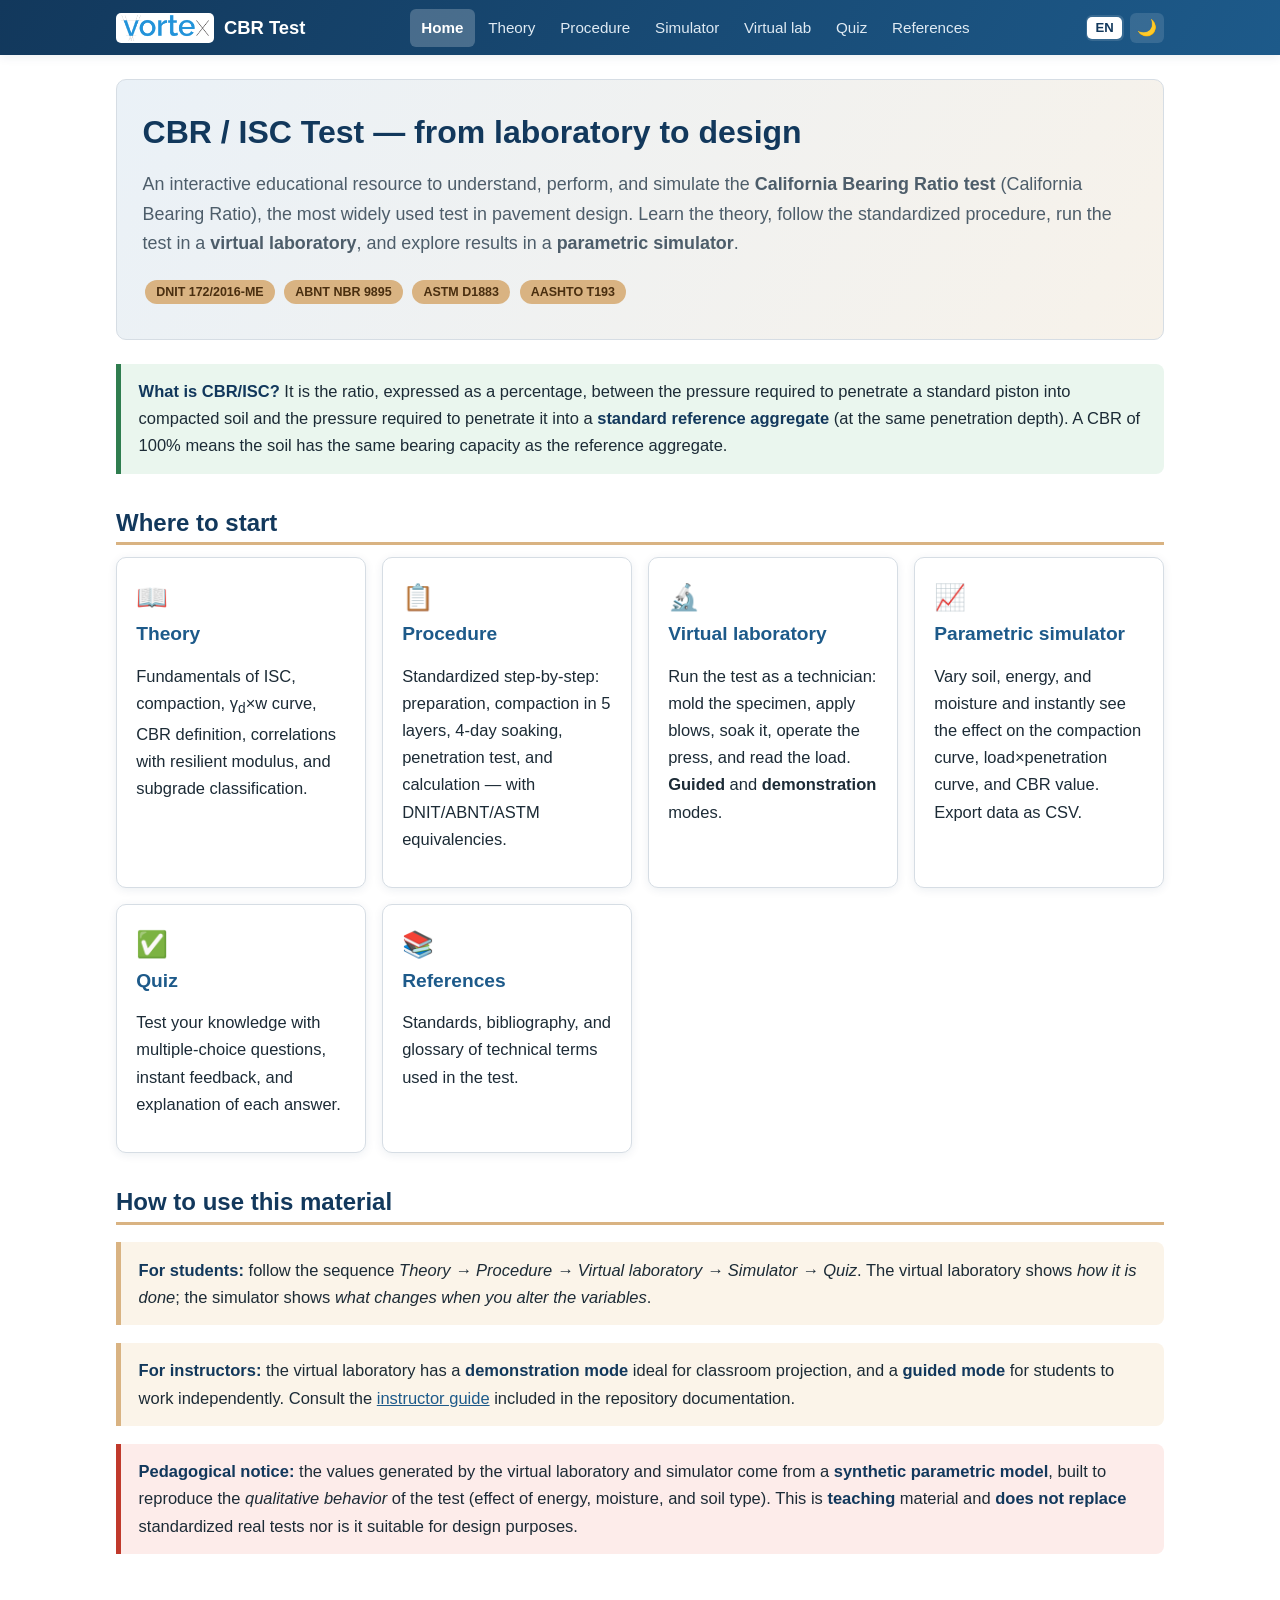
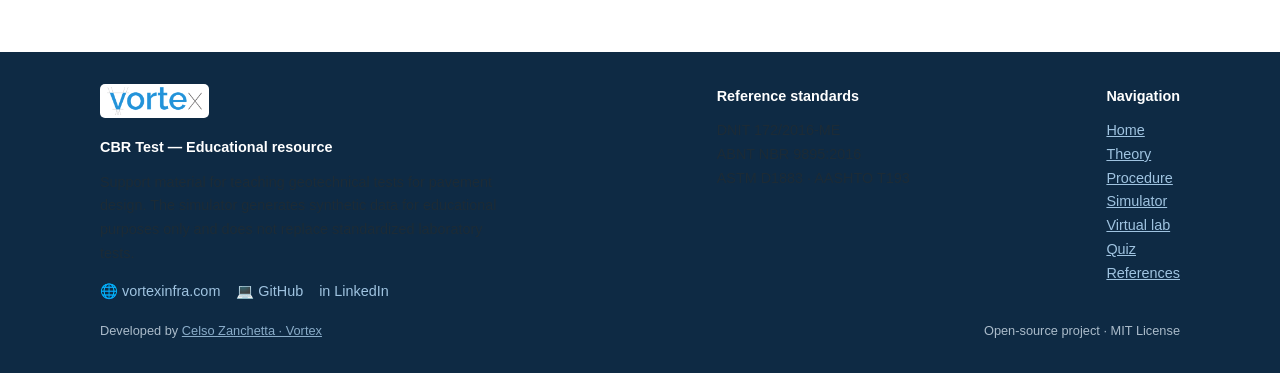
==== index.html @ 31099794 "Site didático do ensaio CBR/ISC — trilíngue (PT/EN/ES), laboratório virtual, simulador, modo escuro," ====
<!DOCTYPE html>
<html lang="pt-BR">
<head>
<meta charset="UTF-8">
<meta name="viewport" content="width=device-width, initial-scale=1.0">
<title>Ensaio CBR / ISC — Recurso didático interativo</title>
<meta name="description" content="Aprenda e simule o ensaio de Índice de Suporte Califórnia (CBR/ISC): teoria, procedimento normatizado, laboratório virtual e simulador paramétrico. DNIT, ABNT, ASTM.">
<link rel="stylesheet" href="assets/css/style.css">
<link rel="icon" href="data:image/svg+xml,%3Csvg xmlns='http://www.w3.org/2000/svg' viewBox='0 0 40 40'%3E%3Crect width='40' height='40' rx='6' fill='%23d9b382'/%3E%3Crect x='17' y='6' width='6' height='28' fill='%2312385c'/%3E%3C/svg%3E">
</head>
<body>
<div id="site-header"></div>
<main>
<div data-lang="pt">

  <section class="hero">
    <h1>Ensaio CBR / ISC — do laboratório ao projeto</h1>
    <p class="lead">Um recurso didático interativo para entender, executar e simular o
    <b>ensaio de Índice de Suporte Califórnia</b> (California Bearing Ratio), o ensaio mais
    utilizado no dimensionamento de pavimentos. Aprenda a teoria, siga o procedimento
    normatizado, execute o ensaio em um <b>laboratório virtual</b> e explore os resultados
    em um <b>simulador paramétrico</b>.</p>
    <div style="margin-top:1rem">
      <span class="tag">DNIT 172/2016-ME</span>
      <span class="tag">ABNT NBR 9895</span>
      <span class="tag">ASTM D1883</span>
      <span class="tag">AASHTO T193</span>
    </div>
  </section>

  <div class="callout norma">
    <b>O que é o CBR/ISC?</b> É a razão, em porcentagem, entre a pressão necessária para
    penetrar um pistão-padrão no solo compactado e a pressão necessária para penetrá-lo em
    uma <b>brita-padrão de referência</b> (a mesma penetração). Um CBR de 100% significa que
    o solo tem a mesma capacidade de suporte da brita de referência.
  </div>

  <h2>Por onde começar</h2>
  <div class="grid">
    <a class="card card-link" href="teoria.html">
      <div class="ico">📖</div><h3>Teoria</h3>
      <p>Fundamentos do ISC, compactação, curva γ<sub>d</sub>×w, definição de CBR,
      correlações com módulo de resiliência e classificação de subleitos.</p>
    </a>
    <a class="card card-link" href="procedimento.html">
      <div class="ico">📋</div><h3>Procedimento</h3>
      <p>Passo a passo normatizado: preparação, compactação em 5 camadas, imersão de
      4 dias, ensaio de penetração e cálculo — com equivalências DNIT/ABNT/ASTM.</p>
    </a>
    <a class="card card-link" href="bancada.html">
      <div class="ico">🔬</div><h3>Laboratório virtual</h3>
      <p>Execute o ensaio como o técnico: molde o corpo de prova, aplique os golpes,
      faça a imersão, acione a prensa e leia a carga. Modos <b>guiado</b> e <b>demonstração</b>.</p>
    </a>
    <a class="card card-link" href="simulador.html">
      <div class="ico">📈</div><h3>Simulador paramétrico</h3>
      <p>Varie solo, energia e umidade e veja na hora o efeito na curva de compactação,
      na curva carga×penetração e no valor de CBR. Exporte os dados em CSV.</p>
    </a>
    <a class="card card-link" href="quiz.html">
      <div class="ico">✅</div><h3>Quiz</h3>
      <p>Teste seus conhecimentos com questões de múltipla escolha, feedback imediato
      e explicação de cada resposta.</p>
    </a>
    <a class="card card-link" href="referencias.html">
      <div class="ico">📚</div><h3>Referências</h3>
      <p>Normas, bibliografia e glossário dos termos técnicos usados no ensaio.</p>
    </a>
  </div>

  <h2>Como usar este material</h2>
  <div class="callout dica">
    <b>Para o aluno:</b> siga a ordem <i>Teoria → Procedimento → Laboratório virtual → Simulador → Quiz</i>.
    O laboratório virtual mostra <i>como se faz</i>; o simulador mostra <i>o que muda quando você
    altera as variáveis</i>.
  </div>
  <div class="callout dica">
    <b>Para o professor:</b> o laboratório virtual tem um <b>modo demonstração</b> ideal para
    projetar em aula, e um <b>modo guiado</b> para o aluno executar sozinho. Consulte o
    <a href="https://github.com/">guia do professor</a> incluído na documentação do repositório.
  </div>

  <div class="callout aviso">
    <b>Aviso pedagógico:</b> os valores gerados pelo laboratório virtual e pelo simulador vêm
    de um <b>modelo paramétrico sintético</b>, construído para reproduzir o <i>comportamento</i>
    qualitativo do ensaio (efeito de energia, umidade e tipo de solo). São material de
    <b>ensino</b> e <b>não substituem</b> ensaios reais normatizados nem servem para projeto.
  </div>

</div>
<div data-lang="en"><section class="hero">
    <h1>CBR / ISC Test — from laboratory to design</h1>
    <p class="lead">An interactive educational resource to understand, perform, and simulate the
    <b>California Bearing Ratio test</b> (California Bearing Ratio), the most widely used test
    in pavement design. Learn the theory, follow the standardized procedure, run the test in a
    <b>virtual laboratory</b>, and explore results in a <b>parametric simulator</b>.</p>
    <div style="margin-top:1rem">
      <span class="tag">DNIT 172/2016-ME</span>
      <span class="tag">ABNT NBR 9895</span>
      <span class="tag">ASTM D1883</span>
      <span class="tag">AASHTO T193</span>
    </div>
  </section>

  <div class="callout norma">
    <b>What is CBR/ISC?</b> It is the ratio, expressed as a percentage, between the pressure
    required to penetrate a standard piston into compacted soil and the pressure required to
    penetrate it into a <b>standard reference aggregate</b> (at the same penetration depth).
    A CBR of 100% means the soil has the same bearing capacity as the reference aggregate.
  </div>

  <h2>Where to start</h2>
  <div class="grid">
    <a class="card card-link" href="teoria.html">
      <div class="ico">📖</div><h3>Theory</h3>
      <p>Fundamentals of ISC, compaction, γ<sub>d</sub>×w curve, CBR definition,
      correlations with resilient modulus, and subgrade classification.</p>
    </a>
    <a class="card card-link" href="procedimento.html">
      <div class="ico">📋</div><h3>Procedure</h3>
      <p>Standardized step-by-step: preparation, compaction in 5 layers, 4-day soaking,
      penetration test, and calculation — with DNIT/ABNT/ASTM equivalencies.</p>
    </a>
    <a class="card card-link" href="bancada.html">
      <div class="ico">🔬</div><h3>Virtual laboratory</h3>
      <p>Run the test as a technician: mold the specimen, apply blows, soak it, operate
      the press, and read the load. <b>Guided</b> and <b>demonstration</b> modes.</p>
    </a>
    <a class="card card-link" href="simulador.html">
      <div class="ico">📈</div><h3>Parametric simulator</h3>
      <p>Vary soil, energy, and moisture and instantly see the effect on the compaction
      curve, load×penetration curve, and CBR value. Export data as CSV.</p>
    </a>
    <a class="card card-link" href="quiz.html">
      <div class="ico">✅</div><h3>Quiz</h3>
      <p>Test your knowledge with multiple-choice questions, instant feedback,
      and explanation of each answer.</p>
    </a>
    <a class="card card-link" href="referencias.html">
      <div class="ico">📚</div><h3>References</h3>
      <p>Standards, bibliography, and glossary of technical terms used in the test.</p>
    </a>
  </div>

  <h2>How to use this material</h2>
  <div class="callout dica">
    <b>For students:</b> follow the sequence <i>Theory → Procedure → Virtual laboratory → Simulator → Quiz</i>.
    The virtual laboratory shows <i>how it is done</i>; the simulator shows <i>what changes when you
    alter the variables</i>.
  </div>
  <div class="callout dica">
    <b>For instructors:</b> the virtual laboratory has a <b>demonstration mode</b> ideal for
    classroom projection, and a <b>guided mode</b> for students to work independently. Consult the
    <a href="https://github.com/">instructor guide</a> included in the repository documentation.
  </div>

  <div class="callout aviso">
    <b>Pedagogical notice:</b> the values generated by the virtual laboratory and simulator come
    from a <b>synthetic parametric model</b>, built to reproduce the <i>qualitative behavior</i>
    of the test (effect of energy, moisture, and soil type). This is <b>teaching</b> material
    and <b>does not replace</b> standardized real tests nor is it suitable for design purposes.
  </div></div>
<div data-lang="es"><section class="hero">
    <h1>Ensayo CBR / ISC — del laboratorio al proyecto</h1>
    <p class="lead">Un recurso didáctico interactivo para entender, ejecutar y simular el
    <b>ensayo de Índice de Soporte California</b> (California Bearing Ratio), el ensayo más
    utilizado en el dimensionamiento de pavimentos. Aprenda la teoría, siga el procedimiento
    normalizado, ejecute el ensayo en un <b>laboratorio virtual</b> y explore los resultados
    en un <b>simulador paramétrico</b>.</p>
    <div style="margin-top:1rem">
      <span class="tag">DNIT 172/2016-ME</span>
      <span class="tag">ABNT NBR 9895</span>
      <span class="tag">ASTM D1883</span>
      <span class="tag">AASHTO T193</span>
    </div>
  </section>

  <div class="callout norma">
    <b>¿Qué es el CBR/ISC?</b> Es la razón, en porcentaje, entre la presión necesaria para
    penetrar un pistón-patrón en el suelo compactado y la presión necesaria para penetrarlo en
    una <b>grava-patrón de referencia</b> (la misma penetración). Un CBR de 100% significa que
    el suelo tiene la misma capacidad de soporte de la grava de referencia.
  </div>

  <h2>Por dónde comenzar</h2>
  <div class="grid">
    <a class="card card-link" href="teoria.html">
      <div class="ico">📖</div><h3>Teoría</h3>
      <p>Fundamentos del ISC, compactación, curva γ<sub>d</sub>×w, definición de CBR,
      correlaciones con módulo de resiliencia y clasificación de subrasantes.</p>
    </a>
    <a class="card card-link" href="procedimento.html">
      <div class="ico">📋</div><h3>Procedimiento</h3>
      <p>Paso a paso normalizado: preparación, compactación en 5 capas, inmersión de
      4 días, ensayo de penetración y cálculo — con equivalencias DNIT/ABNT/ASTM.</p>
    </a>
    <a class="card card-link" href="bancada.html">
      <div class="ico">🔬</div><h3>Laboratorio virtual</h3>
      <p>Ejecute el ensayo como el técnico: moldee la probeta, aplique los golpes,
      haga la inmersión, accione la prensa y lea la carga. Modos <b>guiado</b> y <b>demostración</b>.</p>
    </a>
    <a class="card card-link" href="simulador.html">
      <div class="ico">📈</div><h3>Simulador paramétrico</h3>
      <p>Varíe suelo, energía y humedad y vea en tiempo real el efecto en la curva de compactación,
      en la curva carga×penetración y en el valor de CBR. Exporte los datos en CSV.</p>
    </a>
    <a class="card card-link" href="quiz.html">
      <div class="ico">✅</div><h3>Cuestionario</h3>
      <p>Pruebe sus conocimientos con preguntas de opción múltiple, retroalimentación inmediata
      y explicación de cada respuesta.</p>
    </a>
    <a class="card card-link" href="referencias.html">
      <div class="ico">📚</div><h3>Referencias</h3>
      <p>Normas, bibliografía y glosario de los términos técnicos usados en el ensayo.</p>
    </a>
  </div>

  <h2>Cómo usar este material</h2>
  <div class="callout dica">
    <b>Para el estudiante:</b> siga el orden <i>Teoría → Procedimiento → Laboratorio virtual → Simulador → Cuestionario</i>.
    El laboratorio virtual muestra <i>cómo se hace</i>; el simulador muestra <i>qué cambia cuando usted
    altera las variables</i>.
  </div>
  <div class="callout dica">
    <b>Para el profesor:</b> el laboratorio virtual tiene un <b>modo demostración</b> ideal para
    proyectar en clase, y un <b>modo guiado</b> para que el estudiante ejecute solo. Consulte el
    <a href="https://github.com/">guía del profesor</a> incluido en la documentación del repositorio.
  </div>

  <div class="callout aviso">
    <b>Aviso pedagógico:</b> los valores generados por el laboratorio virtual y por el simulador provienen
    de un <b>modelo paramétrico sintético</b>, construido para reproducir el <i>comportamiento</i>
    cualitativo del ensayo (efecto de energía, humedad y tipo de suelo). Son material de
    <b>enseñanza</b> y <b>no sustituyen</b> ensayos reales normalizados ni sirven para proyecto.
  </div></div>
</main>
<div id="site-footer"></div>
<script src="assets/js/site.js"></script>
</body>
</html>
---- assets/css/style.css ----
/* ===== Ensaio CBR / ISC — folha de estilo didática ===== */
:root{
  --azul:#12385c; --azul-claro:#1d5a8a; --areia:#d9b382; --terra:#8a5a2b;
  --verde:#2f7d4f; --vermelho:#c0392b; --cinza:#f4f6f8; --cinza-borda:#d6dde4;
  --texto:#1c2b36; --texto-suave:#4d5d6a; --branco:#fff;
  --sombra:0 2px 10px rgba(18,56,92,.08); --raio:10px;
  --largura:1080px;
}
/* ---- Tema escuro ---- */
[data-theme="dark"]{
  --azul:#4a9fd4; --azul-claro:#6fb8e6; --areia:#d9b382; --terra:#b07a45;
  --verde:#4caf7d; --vermelho:#e57366; --cinza:#1c2733; --cinza-borda:#33475a;
  --texto:#e6edf3; --texto-suave:#9fb2c2; --branco:#0f1a24;
  --sombra:0 2px 10px rgba(0,0,0,.45);
}
[data-theme="dark"] body{background:#0b141c}
[data-theme="dark"] .hero{background:linear-gradient(120deg,#132532,#20303a);border-color:var(--cinza-borda)}
[data-theme="dark"] code{background:#1c2733}
[data-theme="dark"] table.tab tr:nth-child(even) td{background:#16212c}
[data-theme="dark"] .callout{background:#14212c}
[data-theme="dark"] .callout.aviso{background:#2e1a17}
[data-theme="dark"] .callout.norma{background:#14261b}
[data-theme="dark"] .callout.dica{background:#2a2417}
[data-theme="dark"] .card,[data-theme="dark"] .painel,[data-theme="dark"] .kpi,
[data-theme="dark"] .chart-box,[data-theme="dark"] .pergunta,[data-theme="dark"] .painel select,
[data-theme="dark"] .painel input[type=number],[data-theme="dark"] #passo-box,
[data-theme="dark"] #passo-box select{background:#111c26}
[data-theme="dark"] .chart-box{background:#0f1a24}
[data-theme="dark"] .formula{background:#14212c}
[data-theme="dark"] img.fig{background:#111c26}
[data-theme="dark"] .cena-wrap{background:linear-gradient(180deg,#132532,#0f1a24)}

*{box-sizing:border-box}
html{scroll-behavior:smooth}
body{margin:0;font-family:"Segoe UI",Roboto,Helvetica,Arial,sans-serif;
  color:var(--texto);background:var(--branco);line-height:1.65;font-size:16.5px}
h1,h2,h3,h4{color:var(--azul);line-height:1.25;margin:1.4em 0 .5em}
h1{font-size:2rem;margin-top:.3em}
h2{font-size:1.5rem;border-bottom:3px solid var(--areia);padding-bottom:.2em}
h3{font-size:1.2rem;color:var(--azul-claro)}
a{color:var(--azul-claro)}
p,li{color:var(--texto)}
code{background:#eef2f6;padding:.1em .35em;border-radius:4px;font-size:.92em}

/* ---- Cabeçalho / navegação ---- */
header.topo{background:linear-gradient(120deg,var(--azul),var(--azul-claro));
  color:#fff;box-shadow:var(--sombra);position:sticky;top:0;z-index:50}
.topo-inner{max-width:var(--largura);margin:0 auto;display:flex;align-items:center;
  justify-content:space-between;padding:.55rem 1rem;flex-wrap:wrap}
.marca{display:flex;align-items:center;gap:.6rem;font-weight:700;font-size:1.15rem;
  color:#fff;text-decoration:none}
.marca .logo{width:34px;height:34px;flex:0 0 34px}
.marca img.logo-img{height:30px;width:auto;flex:0 0 auto;background:#fff;border-radius:5px;padding:2px 5px}
.topo-acoes{display:flex;align-items:center;gap:.4rem}
.lang-switch{display:flex;gap:.1rem;background:rgba(255,255,255,.12);border-radius:6px;padding:.12rem}
.lang-switch button{background:none;border:none;color:#dfeaf3;padding:.22rem .5rem;border-radius:5px;
  cursor:pointer;font-size:.82rem;font-weight:600}
.lang-switch button.ativo{background:#fff;color:var(--azul)}
.theme-toggle{background:rgba(255,255,255,.12);border:none;color:#fff;width:34px;height:30px;
  border-radius:6px;cursor:pointer;font-size:1rem}
.theme-toggle:hover,.lang-switch button:hover{background:rgba(255,255,255,.25)}
.rodape .logo-rodape{height:34px;background:#fff;border-radius:5px;padding:3px 7px;margin-bottom:.6rem}
.rodape-links a{display:inline-flex;align-items:center;gap:.35rem;margin-right:1rem;text-decoration:none}
.rodape-links a:hover{text-decoration:underline}
nav.menu{display:flex;gap:.15rem;flex-wrap:wrap}
nav.menu a{color:#dfeaf3;text-decoration:none;padding:.4rem .7rem;border-radius:6px;
  font-size:.95rem;transition:background .15s}
nav.menu a:hover{background:rgba(255,255,255,.14);color:#fff}
nav.menu a.ativo{background:rgba(255,255,255,.22);color:#fff;font-weight:600}
.btn-menu{display:none;background:none;border:1px solid rgba(255,255,255,.5);color:#fff;
  font-size:1.3rem;border-radius:6px;padding:.1rem .5rem;cursor:pointer}

/* ---- Conteúdo ---- */
main{max-width:var(--largura);margin:0 auto;padding:1.5rem 1rem 3rem}
.hero{background:linear-gradient(120deg,#eaf1f7,#f7f2ea);border-radius:var(--raio);
  padding:2rem 1.6rem;margin-bottom:1.5rem;border:1px solid var(--cinza-borda)}
.hero h1{margin-top:0}
.lead{font-size:1.12rem;color:var(--texto-suave)}
.grid{display:grid;gap:1rem;grid-template-columns:repeat(auto-fit,minmax(240px,1fr))}
.card{background:var(--branco);border:1px solid var(--cinza-borda);border-radius:var(--raio);
  padding:1.1rem 1.2rem;box-shadow:var(--sombra)}
.card h3{margin-top:.2em}
.card .ico{font-size:1.6rem}
.card-link{text-decoration:none;color:inherit;display:block;transition:transform .12s,box-shadow .12s}
.card-link:hover{transform:translateY(-3px);box-shadow:0 8px 20px rgba(18,56,92,.15)}
.callout{border-left:5px solid var(--azul-claro);background:#eef4f9;padding:.9rem 1.1rem;
  border-radius:0 8px 8px 0;margin:1.1rem 0}
.callout.aviso{border-color:var(--vermelho);background:#fdecea}
.callout.norma{border-color:var(--verde);background:#eaf6ee}
.callout.dica{border-color:var(--areia);background:#fbf4e9}
.callout b{color:var(--azul)}

/* ---- Tabelas ---- */
table.tab{border-collapse:collapse;width:100%;margin:1rem 0;font-size:.95rem;
  box-shadow:var(--sombra);border-radius:8px;overflow:hidden}
table.tab th,table.tab td{border:1px solid var(--cinza-borda);padding:.55rem .7rem;text-align:left}
table.tab th{background:var(--azul);color:#fff;font-weight:600}
table.tab tr:nth-child(even) td{background:var(--cinza)}
table.tab caption{caption-side:bottom;font-size:.85rem;color:var(--texto-suave);padding:.4rem}

/* ---- Passo a passo ---- */
ol.passos{counter-reset:passo;list-style:none;padding-left:0}
ol.passos>li{counter-increment:passo;position:relative;padding:.6rem 0 .6rem 3rem;
  border-bottom:1px dashed var(--cinza-borda)}
ol.passos>li::before{content:counter(passo);position:absolute;left:0;top:.6rem;
  width:2rem;height:2rem;background:var(--areia);color:#4a2f10;border-radius:50%;
  display:flex;align-items:center;justify-content:center;font-weight:700}

/* ---- Simulador ---- */
.sim-layout{display:grid;gap:1.2rem;grid-template-columns:320px 1fr}
.painel{background:var(--cinza);border:1px solid var(--cinza-borda);border-radius:var(--raio);padding:1.1rem}
.painel label{display:block;font-weight:600;margin:.7rem 0 .2rem;font-size:.92rem;color:var(--azul)}
.painel select,.painel input[type=number]{width:100%;padding:.45rem;border:1px solid var(--cinza-borda);
  border-radius:6px;font-size:1rem;background:#fff}
.painel input[type=range]{width:100%}
.range-val{font-weight:700;color:var(--azul-claro)}
button.acao{background:var(--azul);color:#fff;border:none;padding:.65rem 1rem;border-radius:8px;
  font-size:1rem;cursor:pointer;width:100%;margin-top:1rem;font-weight:600;transition:background .15s}
button.acao:hover{background:var(--azul-claro)}
button.sec{background:#fff;color:var(--azul);border:1px solid var(--azul)}
.resultado{display:grid;gap:.8rem;grid-template-columns:repeat(auto-fit,minmax(150px,1fr));margin-top:1rem}
.kpi{background:#fff;border:1px solid var(--cinza-borda);border-radius:8px;padding:.8rem;text-align:center}
.kpi .n{font-size:1.8rem;font-weight:800;color:var(--azul)}
.kpi .l{font-size:.8rem;color:var(--texto-suave);text-transform:uppercase;letter-spacing:.03em}
.kpi.destaque{background:var(--azul);color:#fff}.kpi.destaque .n,.kpi.destaque .l{color:#fff}
.tabs{display:flex;gap:.3rem;border-bottom:2px solid var(--cinza-borda);margin-bottom:1rem;flex-wrap:wrap}
.tabs button{background:none;border:none;padding:.6rem 1rem;cursor:pointer;font-size:.98rem;
  border-bottom:3px solid transparent;margin-bottom:-2px;color:var(--texto-suave)}
.tabs button.ativo{color:var(--azul);border-color:var(--azul);font-weight:700}
.aba{display:none}.aba.ativo{display:block}
.chart-box{background:#fff;border:1px solid var(--cinza-borda);border-radius:var(--raio);padding:1rem;position:relative;height:420px}
.tabela-dados{max-height:420px;overflow:auto}
.formula{background:#f7f9fb;border:1px solid var(--cinza-borda);border-radius:8px;padding:.8rem 1rem;
  font-family:"Cambria Math",Georgia,serif;font-size:1.05rem;text-align:center;margin:1rem 0;overflow-x:auto}
.frac{display:inline-block;vertical-align:middle;text-align:center}
.frac .num{display:block;border-bottom:1.5px solid var(--texto);padding:0 .4em}
.frac .den{display:block;padding:0 .4em}

/* ---- Quiz ---- */
.pergunta{background:#fff;border:1px solid var(--cinza-borda);border-radius:var(--raio);
  padding:1.1rem 1.2rem;margin:1rem 0;box-shadow:var(--sombra)}
.pergunta .opcoes{display:grid;gap:.5rem;margin-top:.7rem}
.pergunta .opcoes button{text-align:left;background:var(--cinza);border:1px solid var(--cinza-borda);
  padding:.6rem .8rem;border-radius:8px;cursor:pointer;font-size:.98rem;transition:background .12s}
.pergunta .opcoes button:hover{background:#e7eef4}
.pergunta .opcoes button.certo{background:#d7f0df;border-color:var(--verde);font-weight:600}
.pergunta .opcoes button.errado{background:#fbdcd7;border-color:var(--vermelho)}
.feedback{margin-top:.7rem;font-size:.93rem;padding:.6rem .8rem;border-radius:8px;display:none}
.feedback.mostra{display:block}
.placar{position:sticky;bottom:1rem;background:var(--azul);color:#fff;padding:.8rem 1.2rem;
  border-radius:10px;text-align:center;font-weight:600;box-shadow:var(--sombra);margin-top:1.5rem}

/* ---- Rodapé ---- */
footer.rodape{background:#0e2a44;color:#c6d5e2;padding:2rem 1rem;margin-top:2rem;font-size:.9rem}
.rodape-inner{max-width:var(--largura);margin:0 auto;display:flex;justify-content:space-between;
  gap:1.5rem;flex-wrap:wrap}
.rodape a{color:#9fc3e0}
.rodape h4{color:#fff;margin:.2em 0 .5em}

.migalha{font-size:.85rem;color:var(--texto-suave);margin-bottom:.5rem}
.migalha a{color:var(--texto-suave)}
.centro{text-align:center}
.small{font-size:.85rem;color:var(--texto-suave)}
img.fig{max-width:100%;border:1px solid var(--cinza-borda);border-radius:8px;background:#fff}
.tag{display:inline-block;background:var(--areia);color:#4a2f10;border-radius:20px;
  padding:.1rem .7rem;font-size:.78rem;font-weight:600;margin:.15rem}

@media (max-width:820px){
  .sim-layout{grid-template-columns:1fr}
  nav.menu{display:none;width:100%;flex-direction:column;padding-top:.5rem}
  nav.menu.aberto{display:flex}
  .btn-menu{display:inline-block}
}
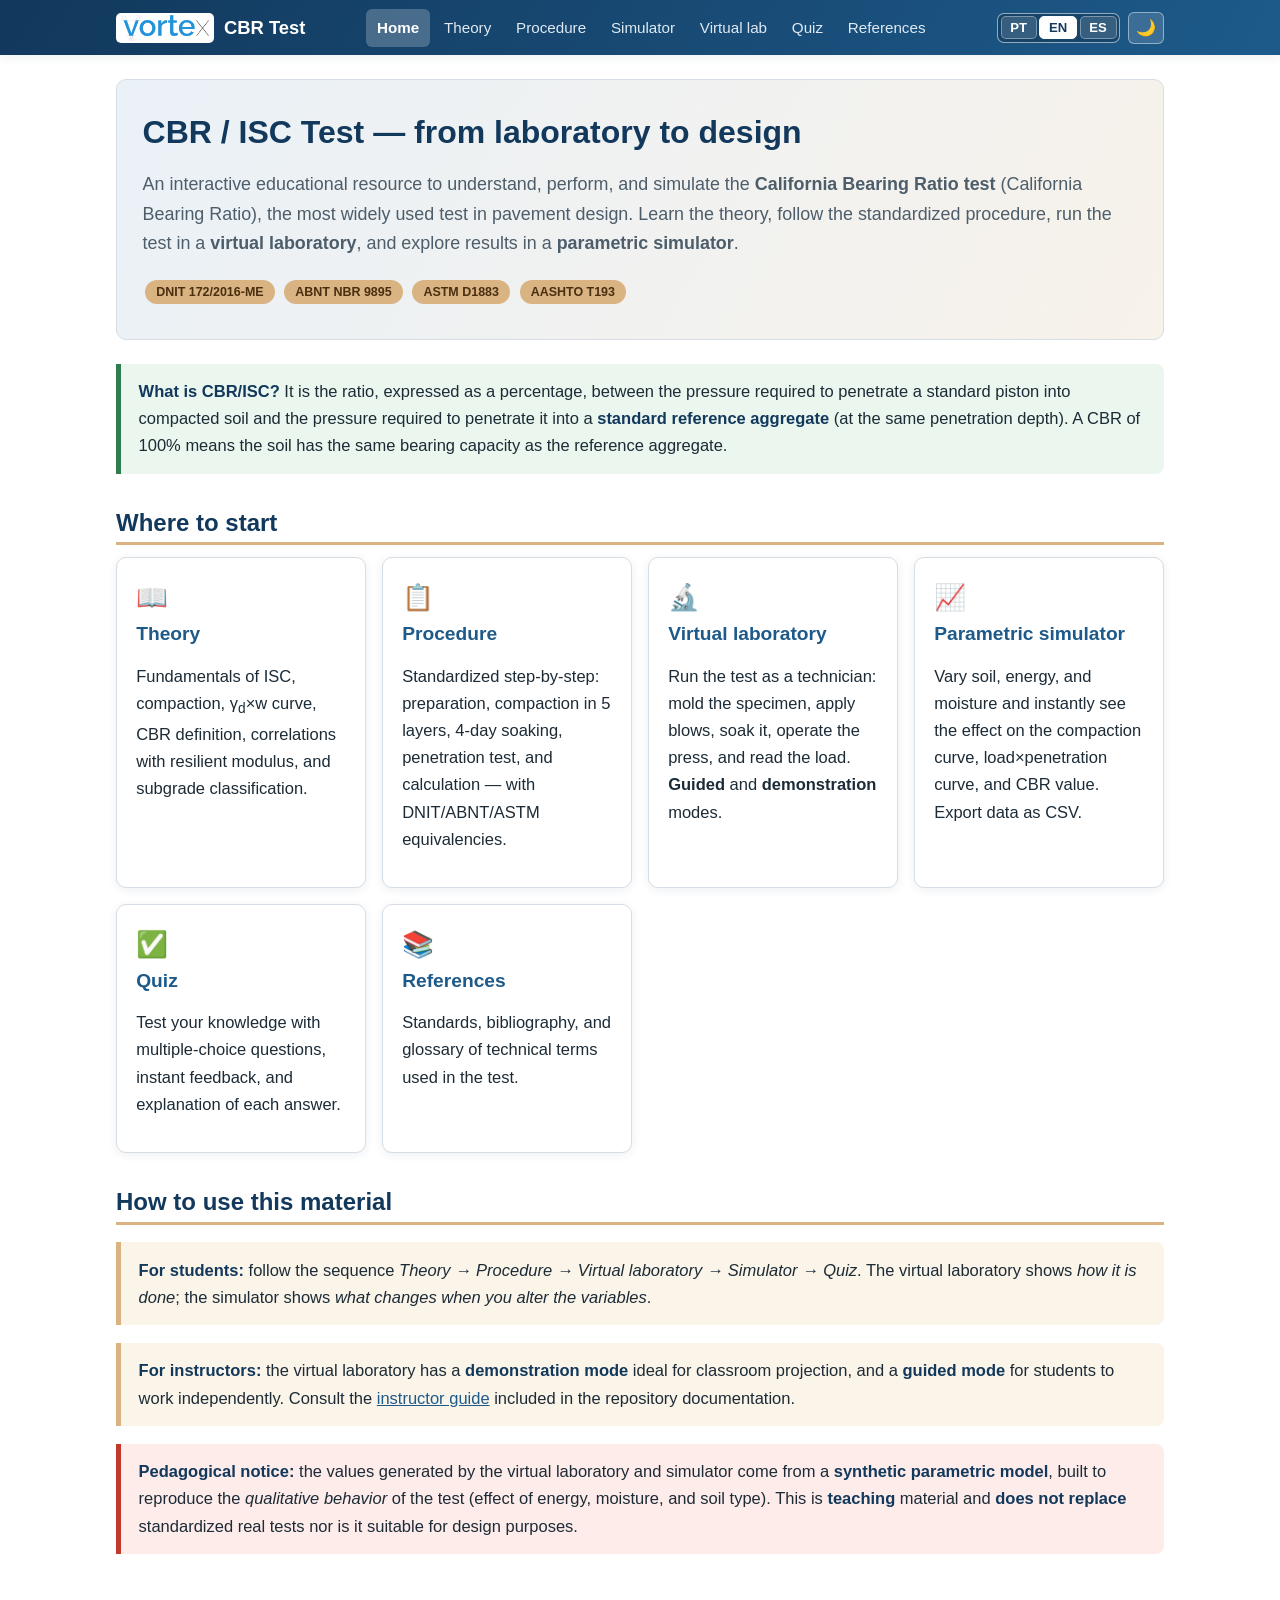
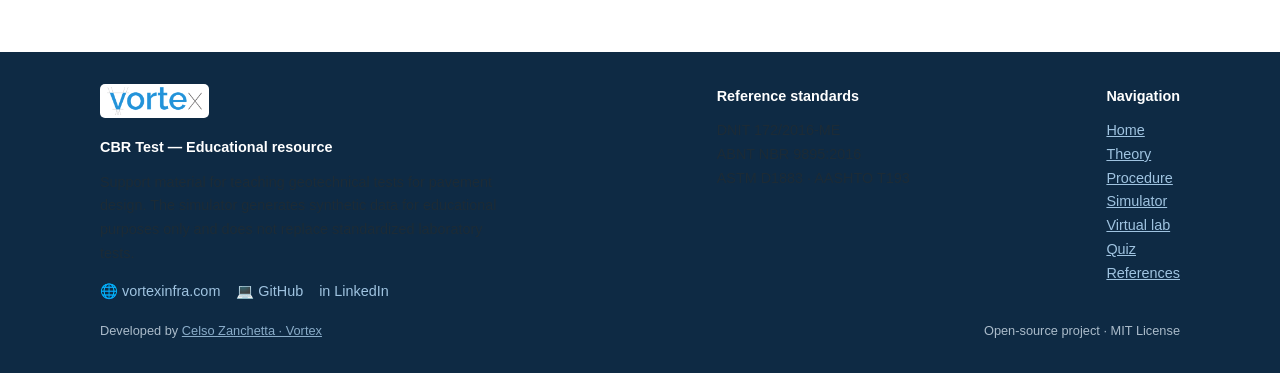
==== commit b8399f24: "Corrige seletor trilíngue: botões EN/ES ficavam ocultos (data-lang colidia com blocos de prosa) + me" ====
--- a/index.html
+++ b/index.html
@@ -11,7 +11,7 @@
 <body>
 <div id="site-header"></div>
 <main>
-<div data-lang="pt">
+<div data-lang-block="pt">
 
   <section class="hero">
     <h1>Ensaio CBR / ISC — do laboratório ao projeto</h1>
@@ -88,7 +88,7 @@
   </div>
 
 </div>
-<div data-lang="en"><section class="hero">
+<div data-lang-block="en"><section class="hero">
     <h1>CBR / ISC Test — from laboratory to design</h1>
     <p class="lead">An interactive educational resource to understand, perform, and simulate the
     <b>California Bearing Ratio test</b> (California Bearing Ratio), the most widely used test
@@ -160,7 +160,7 @@
     of the test (effect of energy, moisture, and soil type). This is <b>teaching</b> material
     and <b>does not replace</b> standardized real tests nor is it suitable for design purposes.
   </div></div>
-<div data-lang="es"><section class="hero">
+<div data-lang-block="es"><section class="hero">
     <h1>Ensayo CBR / ISC — del laboratorio al proyecto</h1>
     <p class="lead">Un recurso didáctico interactivo para entender, ejecutar y simular el
     <b>ensayo de Índice de Soporte California</b> (California Bearing Ratio), el ensayo más
--- a/assets/css/style.css
+++ b/assets/css/style.css
@@ -51,14 +51,15 @@
   color:#fff;text-decoration:none}
 .marca .logo{width:34px;height:34px;flex:0 0 34px}
 .marca img.logo-img{height:30px;width:auto;flex:0 0 auto;background:#fff;border-radius:5px;padding:2px 5px}
-.topo-acoes{display:flex;align-items:center;gap:.4rem}
-.lang-switch{display:flex;gap:.1rem;background:rgba(255,255,255,.12);border-radius:6px;padding:.12rem}
-.lang-switch button{background:none;border:none;color:#dfeaf3;padding:.22rem .5rem;border-radius:5px;
-  cursor:pointer;font-size:.82rem;font-weight:600}
-.lang-switch button.ativo{background:#fff;color:var(--azul)}
-.theme-toggle{background:rgba(255,255,255,.12);border:none;color:#fff;width:34px;height:30px;
-  border-radius:6px;cursor:pointer;font-size:1rem}
-.theme-toggle:hover,.lang-switch button:hover{background:rgba(255,255,255,.25)}
+.topo-acoes{display:flex;align-items:center;gap:.5rem}
+.lang-switch{display:flex;gap:.15rem;background:rgba(0,0,0,.18);border:1px solid rgba(255,255,255,.55);
+  border-radius:7px;padding:.15rem}
+.lang-switch button{background:rgba(255,255,255,.14);border:1px solid rgba(255,255,255,.35);color:#fff;
+  padding:.24rem .55rem;border-radius:5px;cursor:pointer;font-size:.82rem;font-weight:700;line-height:1}
+.lang-switch button.ativo{background:#fff;color:var(--azul);border-color:#fff}
+.theme-toggle{background:rgba(255,255,255,.14);border:1px solid rgba(255,255,255,.45);color:#fff;
+  width:36px;height:32px;border-radius:6px;cursor:pointer;font-size:1rem}
+.theme-toggle:hover,.lang-switch button:hover{background:rgba(255,255,255,.32)}
 .rodape .logo-rodape{height:34px;background:#fff;border-radius:5px;padding:3px 7px;margin-bottom:.6rem}
 .rodape-links a{display:inline-flex;align-items:center;gap:.35rem;margin-right:1rem;text-decoration:none}
 .rodape-links a:hover{text-decoration:underline}
